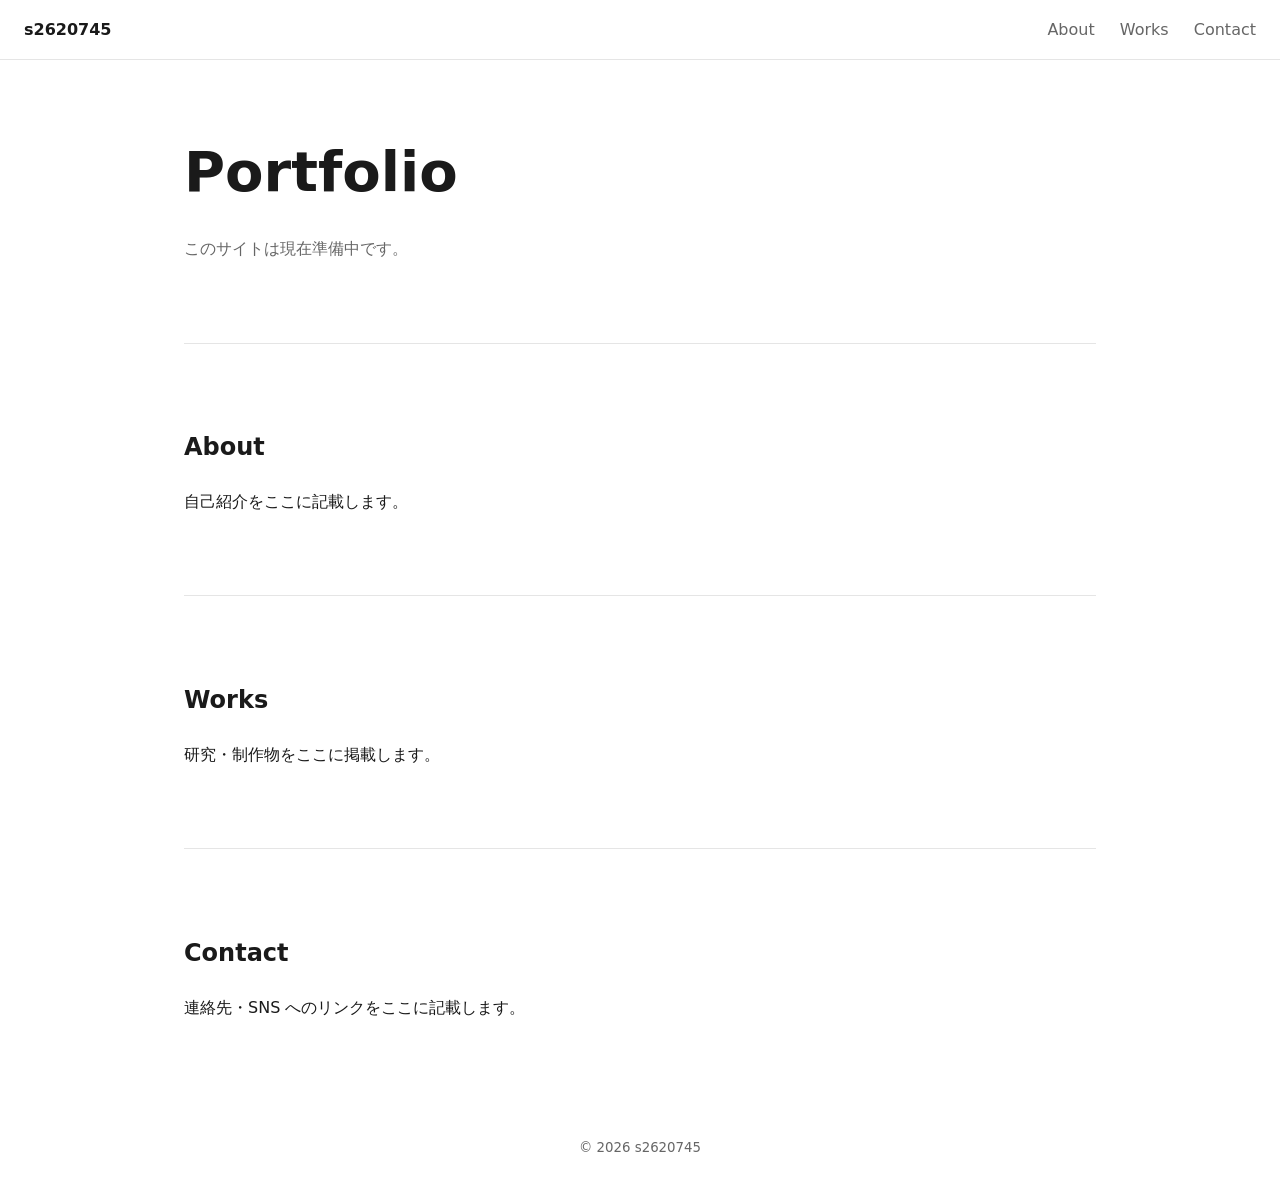
==== index.html @ 0c8a0aa1 "Add portfolio scaffold Co-Authored-By: Claude Opus 5.5 <noreply@anthropic.com>" ====
<!DOCTYPE html>
<html lang="ja">
<head>
  <meta charset="UTF-8">
  <meta name="viewport" content="width=device-width, initial-scale=1.0">
  <title>s2620745 | Portfolio</title>
  <meta name="description" content="s2620745 のポートフォリオサイト">
  <link rel="stylesheet" href="css/style.css">
</head>
<body>
  <header class="site-header">
    <a class="logo" href="./">s2620745</a>
    <nav>
      <a href="#about">About</a>
      <a href="#works">Works</a>
      <a href="#contact">Contact</a>
    </nav>
  </header>

  <main>
    <section class="hero">
      <h1>Portfolio</h1>
      <p>このサイトは現在準備中です。</p>
    </section>

    <section id="about">
      <h2>About</h2>
      <p>自己紹介をここに記載します。</p>
    </section>

    <section id="works">
      <h2>Works</h2>
      <p>研究・制作物をここに掲載します。</p>
    </section>

    <section id="contact">
      <h2>Contact</h2>
      <p>連絡先・SNS へのリンクをここに記載します。</p>
    </section>
  </main>

  <footer class="site-footer">
    <small>&copy; 2026 s2620745</small>
  </footer>

  <script src="js/main.js"></script>
</body>
</html>
---- css/style.css ----
:root {
  --bg: #ffffff;
  --text: #1a1a1a;
  --muted: #666666;
  --accent: #2563eb;
  --border: #e5e5e5;
  --max-width: 960px;
}

@media (prefers-color-scheme: dark) {
  :root {
    --bg: #111111;
    --text: #f0f0f0;
    --muted: #a0a0a0;
    --accent: #60a5fa;
    --border: #2a2a2a;
  }
}

*,
*::before,
*::after {
  box-sizing: border-box;
}

html {
  scroll-behavior: smooth;
}

body {
  margin: 0;
  background: var(--bg);
  color: var(--text);
  font-family: system-ui, -apple-system, "Segoe UI", "Hiragino Sans", "Yu Gothic UI", sans-serif;
  line-height: 1.7;
}

a {
  color: var(--accent);
  text-decoration: none;
}

a:hover {
  text-decoration: underline;
}

.site-header {
  position: sticky;
  top: 0;
  display: flex;
  justify-content: space-between;
  align-items: center;
  padding: 16px 24px;
  background: var(--bg);
  border-bottom: 1px solid var(--border);
}

.site-header .logo {
  color: var(--text);
  font-weight: 700;
}

.site-header nav a {
  margin-left: 20px;
  color: var(--muted);
}

main {
  max-width: var(--max-width);
  margin: 0 auto;
  padding: 0 24px;
}

section {
  padding: 64px 0;
  border-bottom: 1px solid var(--border);
}

section:last-child {
  border-bottom: none;
}

.hero h1 {
  margin: 0 0 8px;
  font-size: clamp(2rem, 6vw, 3.5rem);
}

.hero p {
  color: var(--muted);
}

.site-footer {
  padding: 32px 24px;
  text-align: center;
  color: var(--muted);
}
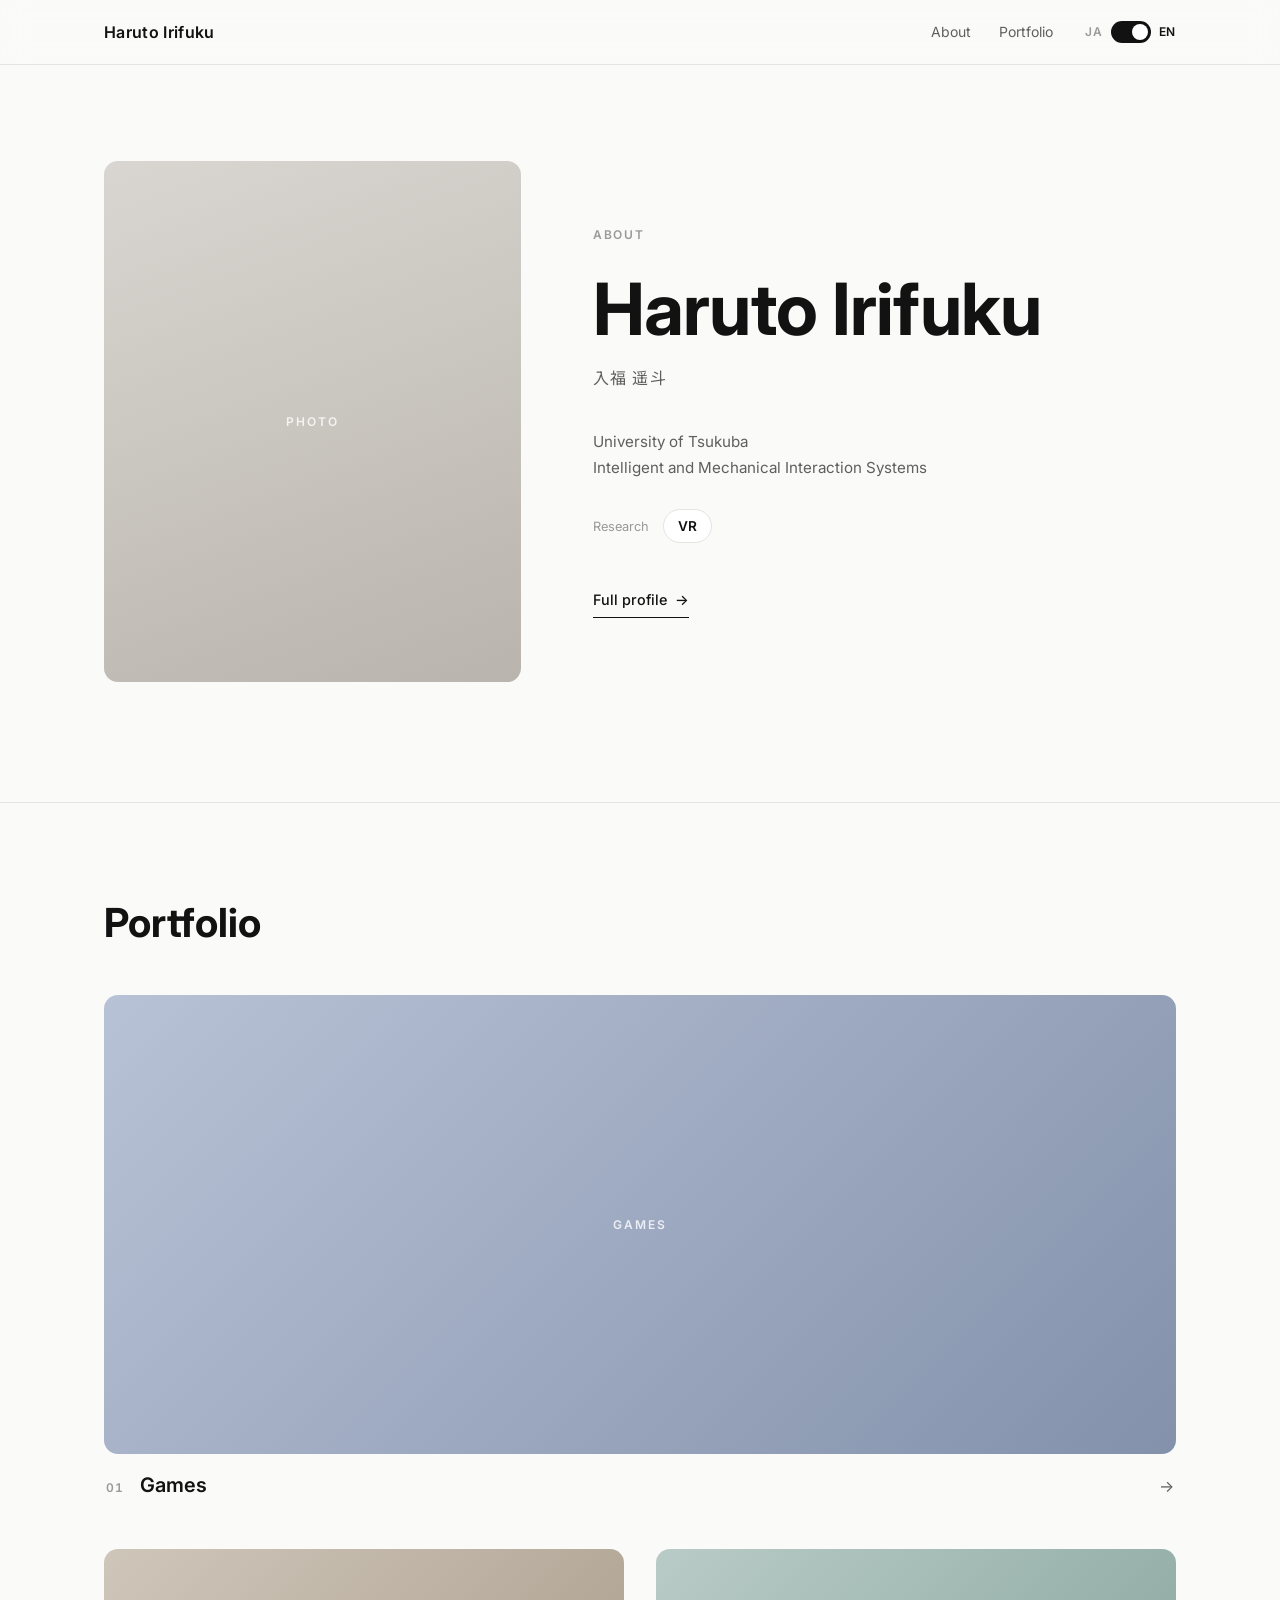
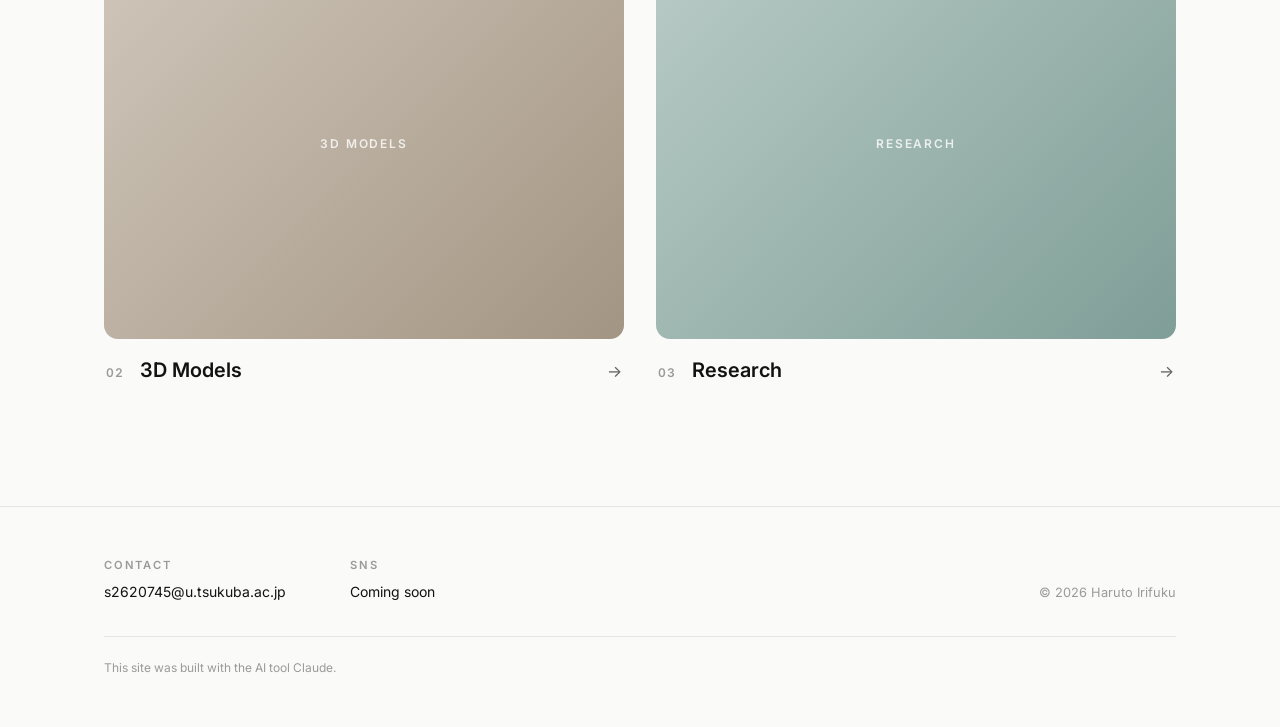
==== commit b4301fb7: "Build portfolio top, profile, and category pages - Top page with profile and portfolio categories (g" ====
--- a/index.html
+++ b/index.html
@@ -3,44 +3,127 @@
 <head>
   <meta charset="UTF-8">
   <meta name="viewport" content="width=device-width, initial-scale=1.0">
-  <title>s2620745 | Portfolio</title>
-  <meta name="description" content="s2620745 のポートフォリオサイト">
+  <title>入福 遥斗 | ポートフォリオ</title>
+  <meta name="description" content="入福遥斗（Haruto Irifuku）のポートフォリオ。VR 研究、ゲーム、3D モデル。">
+  <script>
+    // 描画前に表示言語を決めて、切り替え時のちらつきを防ぐ
+    (function () {
+      var lang = 'ja';
+      try {
+        var saved = localStorage.getItem('lang');
+        if (saved === 'ja' || saved === 'en') lang = saved;
+        else if ((navigator.language || 'ja').toLowerCase().indexOf('ja') !== 0) lang = 'en';
+      } catch (e) {}
+      document.documentElement.lang = lang;
+    })();
+  </script>
+  <link rel="preconnect" href="https://fonts.googleapis.com">
+  <link rel="preconnect" href="https://fonts.gstatic.com" crossorigin>
+  <link rel="stylesheet" href="https://fonts.googleapis.com/css2?family=Inter:wght@400;500;600;700&family=Noto+Sans+JP:wght@400;500;700&display=swap">
   <link rel="stylesheet" href="css/style.css">
 </head>
-<body>
+<body data-title-ja="入福 遥斗 | ポートフォリオ" data-title-en="Haruto Irifuku | Portfolio">
   <header class="site-header">
-    <a class="logo" href="./">s2620745</a>
-    <nav>
-      <a href="#about">About</a>
-      <a href="#works">Works</a>
-      <a href="#contact">Contact</a>
-    </nav>
+    <div class="container header-inner">
+      <a class="logo" href="./">
+        <span lang="ja">入福 遥斗</span><span lang="en">Haruto Irifuku</span>
+      </a>
+      <nav class="site-nav">
+        <a href="#about"><span lang="ja">自己紹介</span><span lang="en">About</span></a>
+        <a href="#portfolio"><span lang="ja">ポートフォリオ</span><span lang="en">Portfolio</span></a>
+      </nav>
+      <button class="lang-toggle" type="button" role="switch" aria-checked="false" aria-label="English">
+        <span class="lang-label">JA</span>
+        <span class="lang-track"><span class="lang-thumb"></span></span>
+        <span class="lang-label">EN</span>
+      </button>
+    </div>
   </header>
 
   <main>
-    <section class="hero">
-      <h1>Portfolio</h1>
-      <p>このサイトは現在準備中です。</p>
+    <section id="about" class="container profile">
+      <a class="media profile-photo ph-profile" href="about.html">
+        <span class="ph-label">Photo</span>
+        <img src="images/profile.jpg" alt="入福遥斗 / Haruto Irifuku" onerror="this.remove()">
+      </a>
+      <div class="profile-body">
+        <p class="eyebrow"><span lang="ja">自己紹介</span><span lang="en">About</span></p>
+        <h1 class="name">
+          <span lang="ja">入福 遥斗</span><span lang="en">Haruto Irifuku</span>
+        </h1>
+        <p class="name-sub">
+          <span lang="ja">Haruto Irifuku</span><span lang="en">入福 遥斗</span>
+        </p>
+        <p class="affiliation">
+          <span lang="ja">筑波大学大学院<br>知能機能学位プログラム</span>
+          <span lang="en">University of Tsukuba<br>Intelligent and Mechanical Interaction Systems</span>
+        </p>
+        <div class="research">
+          <span class="research-label"><span lang="ja">研究テーマ</span><span lang="en">Research</span></span>
+          <span class="chip">VR</span>
+        </div>
+        <a class="text-link" href="about.html">
+          <span lang="ja">プロフィール詳細</span><span lang="en">Full profile</span>
+          <span class="arrow" aria-hidden="true">→</span>
+        </a>
+      </div>
     </section>
 
-    <section id="about">
-      <h2>About</h2>
-      <p>自己紹介をここに記載します。</p>
-    </section>
-
-    <section id="works">
-      <h2>Works</h2>
-      <p>研究・制作物をここに掲載します。</p>
-    </section>
-
-    <section id="contact">
-      <h2>Contact</h2>
-      <p>連絡先・SNS へのリンクをここに記載します。</p>
+    <section id="portfolio" class="portfolio">
+      <div class="container">
+        <h2 class="section-title"><span lang="ja">ポートフォリオ</span><span lang="en">Portfolio</span></h2>
+        <div class="category-grid">
+          <a class="category-card is-featured" href="works/games.html">
+            <div class="media ph-games">
+              <span class="ph-label">Games</span>
+              <img src="images/games.jpg" alt="" loading="lazy" onerror="this.remove()">
+            </div>
+            <div class="card-caption">
+              <span class="card-index">01</span>
+              <h3><span lang="ja">ゲーム</span><span lang="en">Games</span></h3>
+              <span class="arrow" aria-hidden="true">→</span>
+            </div>
+          </a>
+          <a class="category-card" href="works/models.html">
+            <div class="media ph-models">
+              <span class="ph-label">3D Models</span>
+              <img src="images/models.jpg" alt="" loading="lazy" onerror="this.remove()">
+            </div>
+            <div class="card-caption">
+              <span class="card-index">02</span>
+              <h3><span lang="ja">3D モデル</span><span lang="en">3D Models</span></h3>
+              <span class="arrow" aria-hidden="true">→</span>
+            </div>
+          </a>
+          <a class="category-card" href="works/research.html">
+            <div class="media ph-research">
+              <span class="ph-label">Research</span>
+              <img src="images/research.jpg" alt="" loading="lazy" onerror="this.remove()">
+            </div>
+            <div class="card-caption">
+              <span class="card-index">03</span>
+              <h3><span lang="ja">研究成果物</span><span lang="en">Research</span></h3>
+              <span class="arrow" aria-hidden="true">→</span>
+            </div>
+          </a>
+        </div>
+      </div>
     </section>
   </main>
 
   <footer class="site-footer">
-    <small>&copy; 2026 s2620745</small>
+    <div class="container footer-inner">
+      <div class="footer-item">
+        <p class="footer-label">Contact</p>
+        <a href="mailto:s2620745@u.tsukuba.ac.jp">s2620745@u.tsukuba.ac.jp</a>
+      </div>
+      <div class="footer-item">
+        <p class="footer-label">SNS</p>
+        <p><span lang="ja">準備中</span><span lang="en">Coming soon</span></p>
+      </div>
+      <small class="copyright">&copy; 2026 Haruto Irifuku</small>
+      <p class="footer-note"><span lang="ja">このサイトは AI エンジンツール Claude を用いて作成されました。</span><span lang="en">This site was built with the AI tool Claude.</span></p>
+    </div>
   </footer>
 
   <script src="js/main.js"></script>
--- a/css/style.css
+++ b/css/style.css
@@ -1,22 +1,45 @@
+/* ==========================================================
+   Tokens
+   ========================================================== */
 :root {
-  --bg: #ffffff;
-  --text: #1a1a1a;
-  --muted: #666666;
-  --accent: #2563eb;
-  --border: #e5e5e5;
-  --max-width: 960px;
+  --bg: #fafaf9;
+  --surface: #ffffff;
+  --text: #121212;
+  --muted: #5f5f5f;
+  --subtle: #9a9a9a;
+  --border: #e6e4e1;
+
+  /* 画像が未配置のときに表示するプレースホルダーの色 */
+  --ph-profile: linear-gradient(160deg, #d9d6d1, #b9b4ad);
+  --ph-games: linear-gradient(135deg, #b8c2d6, #8391ab);
+  --ph-models: linear-gradient(135deg, #cfc6ba, #a39583);
+  --ph-research: linear-gradient(135deg, #b9cbc6, #7f9e97);
+
+  --radius: 14px;
+  --max-width: 1120px;
+  --header-height: 64px;
+  --ease: cubic-bezier(0.2, 0.7, 0.2, 1);
 }
 
 @media (prefers-color-scheme: dark) {
   :root {
-    --bg: #111111;
-    --text: #f0f0f0;
-    --muted: #a0a0a0;
-    --accent: #60a5fa;
-    --border: #2a2a2a;
-  }
-}
-
+    --bg: #0f0f10;
+    --surface: #1a1a1c;
+    --text: #f2f2f3;
+    --muted: #a6a6ab;
+    --subtle: #6e6e73;
+    --border: #2a2a2d;
+
+    --ph-profile: linear-gradient(160deg, #3a3834, #24231f);
+    --ph-games: linear-gradient(135deg, #34405a, #1f2638);
+    --ph-models: linear-gradient(135deg, #4a4036, #2b251f);
+    --ph-research: linear-gradient(135deg, #2f4a44, #1b2b28);
+  }
+}
+
+/* ==========================================================
+   Base
+   ========================================================== */
 *,
 *::before,
 *::after {
@@ -25,72 +48,634 @@
 
 html {
   scroll-behavior: smooth;
+  -webkit-text-size-adjust: 100%;
 }
 
 body {
   margin: 0;
   background: var(--bg);
   color: var(--text);
-  font-family: system-ui, -apple-system, "Segoe UI", "Hiragino Sans", "Yu Gothic UI", sans-serif;
-  line-height: 1.7;
+  font-family: "Inter", "Noto Sans JP", system-ui, -apple-system, "Segoe UI", sans-serif;
+  font-size: 16px;
+  line-height: 1.8;
+  -webkit-font-smoothing: antialiased;
+}
+
+h1,
+h2,
+h3 {
+  margin: 0;
+  line-height: 1.2;
+  font-feature-settings: "palt";
+  text-wrap: balance;
+}
+
+p {
+  margin: 0;
 }
 
 a {
-  color: var(--accent);
+  color: inherit;
   text-decoration: none;
 }
 
-a:hover {
-  text-decoration: underline;
-}
-
+img {
+  display: block;
+  max-width: 100%;
+}
+
+:focus-visible {
+  outline: 2px solid var(--text);
+  outline-offset: 3px;
+  border-radius: 4px;
+}
+
+/* 言語切り替え：html の lang と異なる要素を隠す */
+html[lang="ja"] [lang="en"],
+html[lang="en"] [lang="ja"] {
+  display: none !important;
+}
+
+.container {
+  width: 100%;
+  max-width: var(--max-width);
+  margin: 0 auto;
+  padding: 0 24px;
+}
+
+section[id] {
+  scroll-margin-top: var(--header-height);
+}
+
+/* ==========================================================
+   Header
+   ========================================================== */
 .site-header {
   position: sticky;
   top: 0;
+  z-index: 10;
+  background: color-mix(in srgb, var(--bg) 82%, transparent);
+  -webkit-backdrop-filter: saturate(160%) blur(12px);
+  backdrop-filter: saturate(160%) blur(12px);
+  border-bottom: 1px solid var(--border);
+}
+
+.header-inner {
   display: flex;
-  justify-content: space-between;
   align-items: center;
-  padding: 16px 24px;
-  background: var(--bg);
-  border-bottom: 1px solid var(--border);
-}
-
-.site-header .logo {
+  height: var(--header-height);
+}
+
+.logo {
+  font-weight: 600;
+  letter-spacing: 0.02em;
+}
+
+.site-nav {
+  display: flex;
+  gap: 28px;
+  margin-left: auto;
+  font-size: 0.875rem;
+  color: var(--muted);
+}
+
+.site-nav a {
+  transition: color 0.2s;
+}
+
+.site-nav a:hover {
   color: var(--text);
+}
+
+/* 言語トグルスイッチ */
+.lang-toggle {
+  display: inline-flex;
+  align-items: center;
+  gap: 8px;
+  margin-left: 32px;
+  padding: 4px 0;
+  border: 0;
+  background: none;
+  color: var(--subtle);
+  font: inherit;
+  font-size: 0.75rem;
+  font-weight: 600;
+  letter-spacing: 0.06em;
+  cursor: pointer;
+}
+
+.lang-label {
+  transition: color 0.2s;
+}
+
+.lang-toggle[aria-checked="false"] .lang-label:first-child,
+.lang-toggle[aria-checked="true"] .lang-label:last-child {
+  color: var(--text);
+}
+
+.lang-track {
+  position: relative;
+  width: 40px;
+  height: 22px;
+  border-radius: 999px;
+  background: var(--border);
+  transition: background 0.25s var(--ease);
+}
+
+.lang-thumb {
+  position: absolute;
+  top: 3px;
+  left: 3px;
+  width: 16px;
+  height: 16px;
+  border-radius: 50%;
+  background: var(--surface);
+  box-shadow: 0 1px 3px rgb(0 0 0 / 0.25);
+  transition: transform 0.25s var(--ease);
+}
+
+.lang-toggle[aria-checked="true"] .lang-track {
+  background: var(--text);
+}
+
+.lang-toggle[aria-checked="true"] .lang-thumb {
+  transform: translateX(18px);
+}
+
+/* ==========================================================
+   Media（画像 + 未配置時のプレースホルダー）
+   ========================================================== */
+.media {
+  position: relative;
+  display: block;
+  overflow: hidden;
+  border-radius: var(--radius);
+  background: var(--ph-profile);
+}
+
+.media img {
+  position: absolute;
+  inset: 0;
+  width: 100%;
+  height: 100%;
+  object-fit: cover;
+  transition: transform 0.7s var(--ease);
+}
+
+.ph-label {
+  position: absolute;
+  inset: 0;
+  display: grid;
+  place-items: center;
+  color: rgb(255 255 255 / 0.8);
+  font-size: 0.75rem;
+  font-weight: 600;
+  letter-spacing: 0.16em;
+  text-transform: uppercase;
+}
+
+.ph-profile { background: var(--ph-profile); }
+.ph-games { background: var(--ph-games); }
+.ph-models { background: var(--ph-models); }
+.ph-research { background: var(--ph-research); }
+
+/* ==========================================================
+   Profile（トップの自己紹介）
+   ========================================================== */
+.profile {
+  display: grid;
+  grid-template-columns: minmax(0, 5fr) minmax(0, 7fr);
+  gap: 72px;
+  align-items: center;
+  padding-top: 96px;
+  padding-bottom: 120px;
+}
+
+.profile-photo {
+  aspect-ratio: 4 / 5;
+}
+
+.profile-photo:hover img {
+  transform: scale(1.03);
+}
+
+.eyebrow {
+  margin-bottom: 20px;
+  color: var(--subtle);
+  font-size: 0.75rem;
+  font-weight: 600;
+  letter-spacing: 0.16em;
+  text-transform: uppercase;
+}
+
+.name {
+  font-size: clamp(2.5rem, 6vw, 4.5rem);
   font-weight: 700;
-}
-
-.site-header nav a {
-  margin-left: 20px;
-  color: var(--muted);
-}
-
-main {
-  max-width: var(--max-width);
-  margin: 0 auto;
-  padding: 0 24px;
-}
-
-section {
-  padding: 64px 0;
-  border-bottom: 1px solid var(--border);
-}
-
-section:last-child {
-  border-bottom: none;
-}
-
-.hero h1 {
-  margin: 0 0 8px;
-  font-size: clamp(2rem, 6vw, 3.5rem);
-}
-
-.hero p {
-  color: var(--muted);
-}
-
+  letter-spacing: -0.01em;
+}
+
+.name-sub {
+  margin-top: 12px;
+  color: var(--muted);
+  font-size: 1rem;
+  letter-spacing: 0.08em;
+}
+
+.affiliation {
+  margin-top: 36px;
+  color: var(--muted);
+  font-size: 0.95rem;
+  line-height: 1.7;
+}
+
+.research {
+  display: flex;
+  align-items: center;
+  gap: 14px;
+  margin-top: 28px;
+}
+
+.research-label {
+  color: var(--subtle);
+  font-size: 0.8rem;
+}
+
+.chip {
+  display: inline-block;
+  padding: 4px 14px;
+  border: 1px solid var(--border);
+  border-radius: 999px;
+  background: var(--surface);
+  font-size: 0.85rem;
+  font-weight: 600;
+}
+
+.text-link {
+  display: inline-flex;
+  align-items: center;
+  gap: 8px;
+  margin-top: 44px;
+  padding-bottom: 4px;
+  border-bottom: 1px solid var(--text);
+  font-size: 0.9rem;
+  font-weight: 500;
+}
+
+.arrow {
+  display: inline-block;
+  transition: transform 0.3s var(--ease);
+}
+
+.text-link:hover .arrow,
+.category-card:hover .arrow,
+.work-card:hover .arrow {
+  transform: translateX(4px);
+}
+
+.back-link:hover .arrow {
+  transform: translateX(-4px);
+}
+
+/* ==========================================================
+   Portfolio（カテゴリ一覧）
+   ========================================================== */
+.portfolio {
+  padding: 96px 0 120px;
+  border-top: 1px solid var(--border);
+}
+
+.section-title {
+  margin-bottom: 48px;
+  font-size: clamp(1.75rem, 3.2vw, 2.5rem);
+  font-weight: 700;
+}
+
+.category-grid {
+  display: grid;
+  grid-template-columns: repeat(2, minmax(0, 1fr));
+  gap: 48px 32px;
+}
+
+.category-card.is-featured {
+  grid-column: 1 / -1;
+}
+
+.category-card .media {
+  aspect-ratio: 4 / 3;
+}
+
+.category-card.is-featured .media {
+  aspect-ratio: 21 / 9;
+}
+
+.category-card:hover img {
+  transform: scale(1.04);
+}
+
+.card-caption {
+  display: flex;
+  align-items: baseline;
+  gap: 16px;
+  padding: 18px 2px 0;
+}
+
+.card-index {
+  color: var(--subtle);
+  font-size: 0.75rem;
+  font-weight: 600;
+  font-variant-numeric: tabular-nums;
+  letter-spacing: 0.08em;
+}
+
+.card-caption h3 {
+  font-size: 1.25rem;
+  font-weight: 600;
+}
+
+.card-caption .arrow {
+  margin-left: auto;
+  color: var(--muted);
+}
+
+/* ==========================================================
+   Sub pages（プロフィール詳細・カテゴリページ共通）
+   ========================================================== */
+.page {
+  padding-top: 48px;
+  padding-bottom: 120px;
+}
+
+.back-link {
+  display: inline-flex;
+  align-items: center;
+  gap: 8px;
+  color: var(--muted);
+  font-size: 0.875rem;
+  transition: color 0.2s;
+}
+
+.back-link:hover {
+  color: var(--text);
+}
+
+.page-head {
+  margin: 56px 0 40px;
+}
+
+.page-head h1 {
+  margin-top: 8px;
+  font-size: clamp(2.25rem, 5vw, 3.5rem);
+  font-weight: 700;
+}
+
+/* プロフィール詳細 */
+.about-hero {
+  display: grid;
+  grid-template-columns: 280px minmax(0, 1fr);
+  gap: 56px;
+  align-items: end;
+  margin: 56px 0 72px;
+}
+
+.about-hero .media {
+  aspect-ratio: 4 / 5;
+}
+
+.about-hero .affiliation {
+  margin-top: 24px;
+}
+
+.about-section {
+  display: grid;
+  grid-template-columns: 200px minmax(0, 1fr);
+  gap: 32px;
+  padding: 40px 0;
+  border-top: 1px solid var(--border);
+}
+
+.about-section h2 {
+  color: var(--subtle);
+  font-size: 0.75rem;
+  font-weight: 600;
+  letter-spacing: 0.16em;
+  text-transform: uppercase;
+  line-height: 1.8;
+}
+
+.timeline {
+  margin: 0;
+  padding: 0;
+  list-style: none;
+}
+
+.timeline li {
+  display: grid;
+  grid-template-columns: 96px minmax(0, 1fr);
+  gap: 24px;
+  padding: 10px 0;
+}
+
+.timeline time {
+  color: var(--subtle);
+  font-variant-numeric: tabular-nums;
+}
+
+.timeline .is-expected {
+  color: var(--muted);
+}
+
+.about-section .text-link {
+  margin-top: 0;
+}
+
+.contact-sns {
+  margin-top: 16px;
+  color: var(--muted);
+}
+
+/* カテゴリページ */
+.category-tabs {
+  display: flex;
+  flex-wrap: wrap;
+  gap: 8px;
+  margin-bottom: 40px;
+}
+
+.category-tabs a {
+  padding: 6px 16px;
+  border: 1px solid var(--border);
+  border-radius: 999px;
+  color: var(--muted);
+  font-size: 0.875rem;
+  transition: color 0.2s, border-color 0.2s, background 0.2s;
+}
+
+.category-tabs a:hover {
+  color: var(--text);
+  border-color: var(--text);
+}
+
+.category-tabs a[aria-current="page"] {
+  background: var(--text);
+  border-color: var(--text);
+  color: var(--bg);
+}
+
+.work-grid {
+  display: grid;
+  grid-template-columns: repeat(2, minmax(0, 1fr));
+  gap: 48px 32px;
+}
+
+.work-card .media {
+  aspect-ratio: 16 / 10;
+}
+
+.work-card:hover img {
+  transform: scale(1.04);
+}
+
+.work-card h3 {
+  margin-top: 16px;
+  font-size: 1.125rem;
+  font-weight: 600;
+}
+
+.work-card .meta {
+  margin-top: 4px;
+  color: var(--subtle);
+  font-size: 0.85rem;
+}
+
+.empty-note {
+  grid-column: 1 / -1;
+  color: var(--muted);
+  font-size: 0.9rem;
+}
+
+/* ==========================================================
+   Footer
+   ========================================================== */
 .site-footer {
-  padding: 32px 24px;
-  text-align: center;
-  color: var(--muted);
-}
+  padding: 48px 0;
+  border-top: 1px solid var(--border);
+  font-size: 0.875rem;
+}
+
+.footer-inner {
+  display: flex;
+  flex-wrap: wrap;
+  align-items: flex-end;
+  gap: 32px 64px;
+}
+
+.footer-label {
+  margin-bottom: 4px;
+  color: var(--subtle);
+  font-size: 0.7rem;
+  font-weight: 600;
+  letter-spacing: 0.16em;
+  text-transform: uppercase;
+}
+
+.footer-item a:hover {
+  text-decoration: underline;
+  text-underline-offset: 3px;
+}
+
+.copyright {
+  margin-left: auto;
+  color: var(--subtle);
+  font-size: 0.8rem;
+}
+
+.footer-note {
+  width: 100%;
+  padding-top: 20px;
+  border-top: 1px solid var(--border);
+  color: var(--subtle);
+  font-size: 0.75rem;
+}
+
+/* ==========================================================
+   Responsive
+   ========================================================== */
+@media (max-width: 860px) {
+  .profile {
+    grid-template-columns: minmax(0, 1fr);
+    gap: 40px;
+    padding-top: 48px;
+    padding-bottom: 80px;
+  }
+
+  .profile-photo {
+    width: 100%;
+    max-width: 360px;
+  }
+
+  .about-hero {
+    grid-template-columns: minmax(0, 1fr);
+    gap: 32px;
+  }
+
+  .about-hero .media {
+    max-width: 280px;
+  }
+
+  .about-section {
+    grid-template-columns: minmax(0, 1fr);
+    gap: 12px;
+  }
+}
+
+@media (max-width: 640px) {
+  .container {
+    padding-left: 16px;
+    padding-right: 16px;
+  }
+
+  .site-nav {
+    display: none;
+  }
+
+  .lang-toggle {
+    margin-left: auto;
+  }
+
+  .portfolio {
+    padding: 72px 0 88px;
+  }
+
+  .category-grid,
+  .work-grid {
+    grid-template-columns: minmax(0, 1fr);
+    gap: 40px;
+  }
+
+  .category-card.is-featured .media,
+  .category-card .media {
+    aspect-ratio: 16 / 10;
+  }
+
+  .timeline li {
+    grid-template-columns: minmax(0, 1fr);
+    gap: 0;
+  }
+
+  .copyright {
+    margin-left: 0;
+    width: 100%;
+  }
+}
+
+@media (prefers-reduced-motion: reduce) {
+  html {
+    scroll-behavior: auto;
+  }
+
+  *,
+  *::before,
+  *::after {
+    transition: none !important;
+  }
+}
